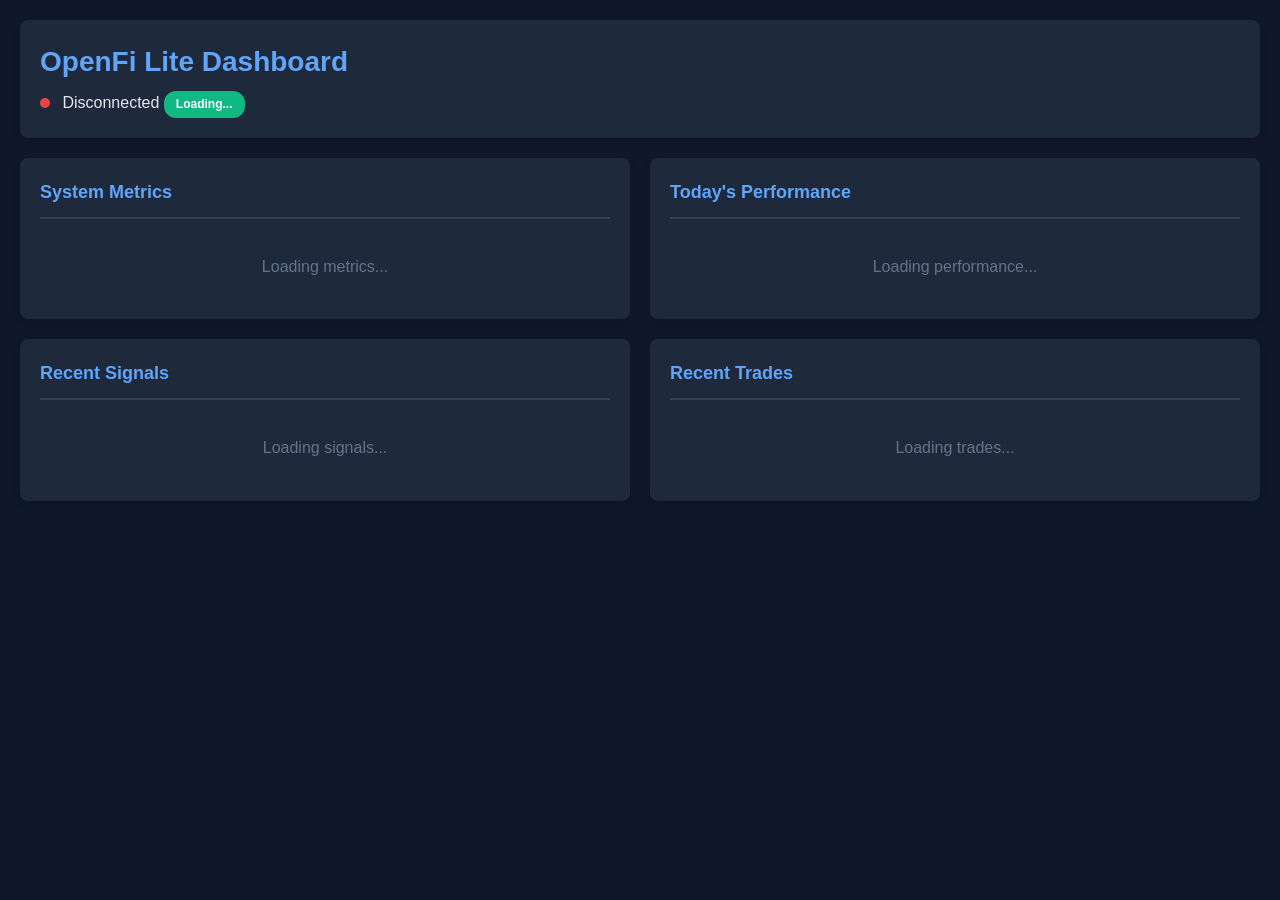
==== system_core/web_backend/static/dashboard.html @ bb5ce4db "Initial commit: OpenFi Trading Platform v1.0 完整的智能交易平台系统，包含： - 核心交易引擎和风险控制系统 - AI驱动的市场分析和信号生成 - 多维度因" ====
<!DOCTYPE html>
<html lang="en">
<head>
    <meta charset="UTF-8">
    <meta name="viewport" content="width=device-width, initial-scale=1.0">
    <title>OpenFi Lite Dashboard</title>
    <style>
        * {
            margin: 0;
            padding: 0;
            box-sizing: border-box;
        }
        
        body {
            font-family: -apple-system, BlinkMacSystemFont, 'Segoe UI', Roboto, Oxygen, Ubuntu, Cantarell, sans-serif;
            background: #0f172a;
            color: #e2e8f0;
            line-height: 1.6;
        }
        
        .container {
            max-width: 1400px;
            margin: 0 auto;
            padding: 20px;
        }
        
        header {
            background: #1e293b;
            padding: 20px;
            border-radius: 8px;
            margin-bottom: 20px;
            box-shadow: 0 4px 6px rgba(0, 0, 0, 0.1);
        }
        
        h1 {
            color: #60a5fa;
            font-size: 28px;
            margin-bottom: 5px;
        }
        
        .status {
            display: inline-block;
            padding: 4px 12px;
            border-radius: 12px;
            font-size: 12px;
            font-weight: 600;
        }
        
        .status.healthy {
            background: #10b981;
            color: white;
        }
        
        .status.degraded {
            background: #f59e0b;
            color: white;
        }
        
        .status.unhealthy {
            background: #ef4444;
            color: white;
        }
        
        .grid {
            display: grid;
            grid-template-columns: repeat(auto-fit, minmax(300px, 1fr));
            gap: 20px;
            margin-bottom: 20px;
        }
        
        .card {
            background: #1e293b;
            padding: 20px;
            border-radius: 8px;
            box-shadow: 0 4px 6px rgba(0, 0, 0, 0.1);
        }
        
        .card h2 {
            color: #60a5fa;
            font-size: 18px;
            margin-bottom: 15px;
            border-bottom: 2px solid #334155;
            padding-bottom: 10px;
        }
        
        .metric {
            display: flex;
            justify-content: space-between;
            padding: 10px 0;
            border-bottom: 1px solid #334155;
        }
        
        .metric:last-child {
            border-bottom: none;
        }
        
        .metric-label {
            color: #94a3b8;
        }
        
        .metric-value {
            font-weight: 600;
            color: #e2e8f0;
        }
        
        .signal-item, .trade-item {
            background: #334155;
            padding: 15px;
            border-radius: 6px;
            margin-bottom: 10px;
        }
        
        .signal-item h3, .trade-item h3 {
            color: #60a5fa;
            font-size: 14px;
            margin-bottom: 8px;
        }
        
        .signal-score {
            display: inline-block;
            padding: 2px 8px;
            border-radius: 4px;
            font-size: 12px;
            font-weight: 600;
            margin-right: 8px;
        }
        
        .score-high {
            background: #10b981;
            color: white;
        }
        
        .score-medium {
            background: #f59e0b;
            color: white;
        }
        
        .score-low {
            background: #6b7280;
            color: white;
        }
        
        .timestamp {
            color: #64748b;
            font-size: 12px;
        }
        
        .notification {
            position: fixed;
            top: 20px;
            right: 20px;
            background: #1e293b;
            padding: 15px 20px;
            border-radius: 8px;
            box-shadow: 0 4px 12px rgba(0, 0, 0, 0.3);
            border-left: 4px solid #60a5fa;
            max-width: 400px;
            animation: slideIn 0.3s ease-out;
            z-index: 1000;
        }
        
        @keyframes slideIn {
            from {
                transform: translateX(400px);
                opacity: 0;
            }
            to {
                transform: translateX(0);
                opacity: 1;
            }
        }
        
        .ws-status {
            display: inline-block;
            width: 10px;
            height: 10px;
            border-radius: 50%;
            margin-right: 8px;
        }
        
        .ws-connected {
            background: #10b981;
        }
        
        .ws-disconnected {
            background: #ef4444;
        }
        
        button {
            background: #3b82f6;
            color: white;
            border: none;
            padding: 8px 16px;
            border-radius: 6px;
            cursor: pointer;
            font-size: 14px;
            margin-right: 10px;
        }
        
        button:hover {
            background: #2563eb;
        }
        
        .loading {
            text-align: center;
            padding: 20px;
            color: #64748b;
        }
    </style>
</head>
<body>
    <div class="container">
        <header>
            <h1>OpenFi Lite Dashboard</h1>
            <p>
                <span class="ws-status" id="wsStatus"></span>
                <span id="wsStatusText">Connecting...</span>
                <span class="status healthy" id="systemStatus">Loading...</span>
            </p>
        </header>
        
        <div class="grid">
            <div class="card">
                <h2>System Metrics</h2>
                <div id="metrics">
                    <div class="loading">Loading metrics...</div>
                </div>
            </div>
            
            <div class="card">
                <h2>Today's Performance</h2>
                <div id="performance">
                    <div class="loading">Loading performance...</div>
                </div>
            </div>
        </div>
        
        <div class="grid">
            <div class="card">
                <h2>Recent Signals</h2>
                <div id="signals">
                    <div class="loading">Loading signals...</div>
                </div>
            </div>
            
            <div class="card">
                <h2>Recent Trades</h2>
                <div id="trades">
                    <div class="loading">Loading trades...</div>
                </div>
            </div>
        </div>
    </div>
    
    <div id="notifications"></div>
    
    <script>
        const API_BASE = window.location.origin;
        const WS_URL = `ws://${window.location.host}/ws/notifications`;
        
        let ws = null;
        let reconnectTimeout = null;
        
        // WebSocket connection
        function connectWebSocket() {
            ws = new WebSocket(WS_URL);
            
            ws.onopen = () => {
                console.log('WebSocket connected');
                updateWSStatus(true);
                
                // Send keepalive ping every 30 seconds
                setInterval(() => {
                    if (ws.readyState === WebSocket.OPEN) {
                        ws.send(JSON.stringify({ type: 'ping' }));
                    }
                }, 30000);
            };
            
            ws.onmessage = (event) => {
                const message = JSON.parse(event.data);
                handleWebSocketMessage(message);
            };
            
            ws.onerror = (error) => {
                console.error('WebSocket error:', error);
                updateWSStatus(false);
            };
            
            ws.onclose = () => {
                console.log('WebSocket disconnected');
                updateWSStatus(false);
                
                // Reconnect after 5 seconds
                reconnectTimeout = setTimeout(connectWebSocket, 5000);
            };
        }
        
        function updateWSStatus(connected) {
            const statusEl = document.getElementById('wsStatus');
            const textEl = document.getElementById('wsStatusText');
            
            if (connected) {
                statusEl.className = 'ws-status ws-connected';
                textEl.textContent = 'Real-time updates active';
            } else {
                statusEl.className = 'ws-status ws-disconnected';
                textEl.textContent = 'Disconnected';
            }
        }
        
        function handleWebSocketMessage(message) {
            console.log('WebSocket message:', message);
            
            switch (message.type) {
                case 'signal':
                    showNotification('New Signal', message.data.summary);
                    loadSignals();
                    loadMetrics();
                    break;
                case 'trade':
                    showNotification('Trade Executed', `${message.data.direction} ${message.data.symbol}`);
                    loadTrades();
                    loadMetrics();
                    break;
                case 'system_event':
                    showNotification('System Event', message.data.message);
                    break;
            }
        }
        
        function showNotification(title, message) {
            const container = document.getElementById('notifications');
            const notification = document.createElement('div');
            notification.className = 'notification';
            notification.innerHTML = `<strong>${title}</strong><br>${message}`;
            
            container.appendChild(notification);
            
            setTimeout(() => {
                notification.remove();
            }, 5000);
        }
        
        // API calls
        async function loadMetrics() {
            try {
                const response = await fetch(`${API_BASE}/api/dashboard/metrics`);
                const data = await response.json();
                
                document.getElementById('metrics').innerHTML = `
                    <div class="metric">
                        <span class="metric-label">Active Data Sources</span>
                        <span class="metric-value">${data.active_data_sources}</span>
                    </div>
                    <div class="metric">
                        <span class="metric-label">Fetch Success Rate</span>
                        <span class="metric-value">${data.fetch_success_rate}%</span>
                    </div>
                    <div class="metric">
                        <span class="metric-label">Active Positions</span>
                        <span class="metric-value">${data.active_positions}</span>
                    </div>
                    <div class="metric">
                        <span class="metric-label">Account Balance</span>
                        <span class="metric-value">$${data.account_balance.toLocaleString()}</span>
                    </div>
                `;
                
                document.getElementById('performance').innerHTML = `
                    <div class="metric">
                        <span class="metric-label">Signals Today</span>
                        <span class="metric-value">${data.signals_today}</span>
                    </div>
                    <div class="metric">
                        <span class="metric-label">High-Value Signals</span>
                        <span class="metric-value">${data.high_value_signals_today}</span>
                    </div>
                    <div class="metric">
                        <span class="metric-label">Trades Today</span>
                        <span class="metric-value">${data.trades_today}</span>
                    </div>
                    <div class="metric">
                        <span class="metric-label">Win Rate</span>
                        <span class="metric-value">${data.win_rate_today}%</span>
                    </div>
                `;
            } catch (error) {
                console.error('Failed to load metrics:', error);
            }
        }
        
        async function loadSignals() {
            try {
                const response = await fetch(`${API_BASE}/api/dashboard/recent-signals?limit=5`);
                const signals = await response.json();
                
                if (signals.length === 0) {
                    document.getElementById('signals').innerHTML = '<p class="loading">No recent signals</p>';
                    return;
                }
                
                const html = signals.map(signal => {
                    const scoreClass = signal.relevance_score >= 80 ? 'score-high' : 
                                      signal.relevance_score >= 60 ? 'score-medium' : 'score-low';
                    
                    return `
                        <div class="signal-item">
                            <h3>
                                <span class="signal-score ${scoreClass}">${signal.relevance_score}</span>
                                ${signal.source}
                            </h3>
                            <p>${signal.summary}</p>
                            <p class="timestamp">${new Date(signal.created_at).toLocaleString()}</p>
                        </div>
                    `;
                }).join('');
                
                document.getElementById('signals').innerHTML = html;
            } catch (error) {
                console.error('Failed to load signals:', error);
            }
        }
        
        async function loadTrades() {
            try {
                const response = await fetch(`${API_BASE}/api/trades?limit=5`);
                const trades = await response.json();
                
                if (trades.length === 0) {
                    document.getElementById('trades').innerHTML = '<p class="loading">No recent trades</p>';
                    return;
                }
                
                const html = trades.map(trade => {
                    const profitClass = trade.profit > 0 ? 'score-high' : 
                                       trade.profit < 0 ? 'score-low' : 'score-medium';
                    
                    return `
                        <div class="trade-item">
                            <h3>
                                ${trade.direction.toUpperCase()} ${trade.symbol}
                                ${trade.profit !== null ? `<span class="signal-score ${profitClass}">$${trade.profit.toFixed(2)}</span>` : ''}
                            </h3>
                            <p>Volume: ${trade.volume} | Entry: ${trade.entry_price} | Status: ${trade.status}</p>
                            <p class="timestamp">${new Date(trade.created_at).toLocaleString()}</p>
                        </div>
                    `;
                }).join('');
                
                document.getElementById('trades').innerHTML = html;
            } catch (error) {
                console.error('Failed to load trades:', error);
            }
        }
        
        async function loadSystemStatus() {
            try {
                const response = await fetch(`${API_BASE}/api/dashboard/system-status`);
                const data = await response.json();
                
                const statusEl = document.getElementById('systemStatus');
                statusEl.textContent = data.status.toUpperCase();
                statusEl.className = `status ${data.status}`;
            } catch (error) {
                console.error('Failed to load system status:', error);
            }
        }
        
        // Initialize
        connectWebSocket();
        loadMetrics();
        loadSignals();
        loadTrades();
        loadSystemStatus();
        
        // Auto-refresh every 10 seconds
        setInterval(() => {
            loadMetrics();
            loadSignals();
            loadTrades();
            loadSystemStatus();
        }, 10000);
    </script>
</body>
</html>
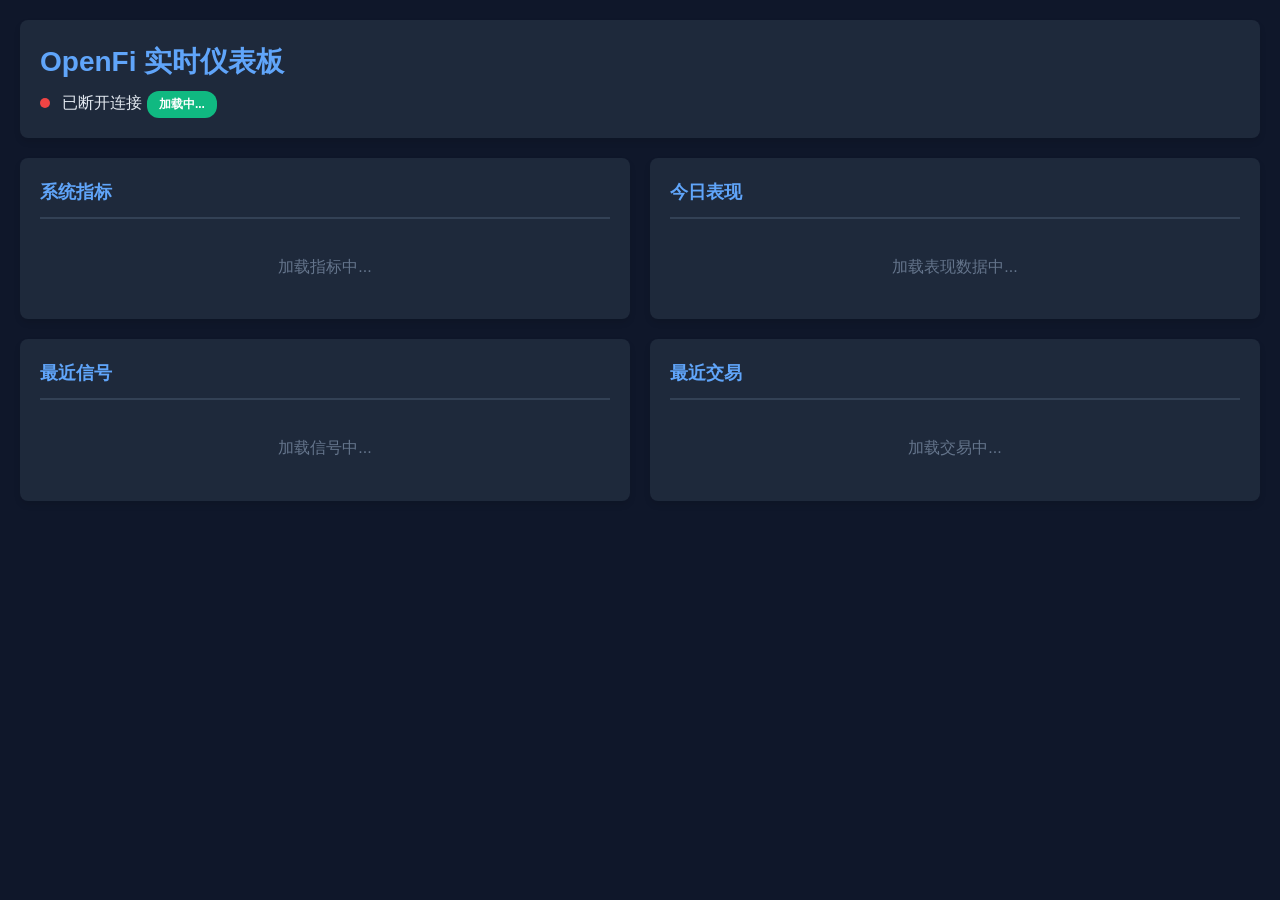
==== commit 7d81ac3e: "修复dashboard API路径并添加中文界面" ====
--- a/system_core/web_backend/static/dashboard.html
+++ b/system_core/web_backend/static/dashboard.html
@@ -1,9 +1,9 @@
 <!DOCTYPE html>
-<html lang="en">
+<html lang="zh-CN">
 <head>
     <meta charset="UTF-8">
     <meta name="viewport" content="width=device-width, initial-scale=1.0">
-    <title>OpenFi Lite Dashboard</title>
+    <title>OpenFi 仪表板</title>
     <style>
         * {
             margin: 0;
@@ -211,42 +211,42 @@
 <body>
     <div class="container">
         <header>
-            <h1>OpenFi Lite Dashboard</h1>
+            <h1>OpenFi 实时仪表板</h1>
             <p>
                 <span class="ws-status" id="wsStatus"></span>
-                <span id="wsStatusText">Connecting...</span>
-                <span class="status healthy" id="systemStatus">Loading...</span>
+                <span id="wsStatusText">连接中...</span>
+                <span class="status healthy" id="systemStatus">加载中...</span>
             </p>
         </header>
         
         <div class="grid">
             <div class="card">
-                <h2>System Metrics</h2>
+                <h2>系统指标</h2>
                 <div id="metrics">
-                    <div class="loading">Loading metrics...</div>
+                    <div class="loading">加载指标中...</div>
                 </div>
             </div>
             
             <div class="card">
-                <h2>Today's Performance</h2>
+                <h2>今日表现</h2>
                 <div id="performance">
-                    <div class="loading">Loading performance...</div>
+                    <div class="loading">加载表现数据中...</div>
                 </div>
             </div>
         </div>
         
         <div class="grid">
             <div class="card">
-                <h2>Recent Signals</h2>
+                <h2>最近信号</h2>
                 <div id="signals">
-                    <div class="loading">Loading signals...</div>
+                    <div class="loading">加载信号中...</div>
                 </div>
             </div>
             
             <div class="card">
-                <h2>Recent Trades</h2>
+                <h2>最近交易</h2>
                 <div id="trades">
-                    <div class="loading">Loading trades...</div>
+                    <div class="loading">加载交易中...</div>
                 </div>
             </div>
         </div>
@@ -302,10 +302,10 @@
             
             if (connected) {
                 statusEl.className = 'ws-status ws-connected';
-                textEl.textContent = 'Real-time updates active';
+                textEl.textContent = '实时更新已激活';
             } else {
                 statusEl.className = 'ws-status ws-disconnected';
-                textEl.textContent = 'Disconnected';
+                textEl.textContent = '已断开连接';
             }
         }
         
@@ -314,17 +314,17 @@
             
             switch (message.type) {
                 case 'signal':
-                    showNotification('New Signal', message.data.summary);
+                    showNotification('新信号', message.data.summary);
                     loadSignals();
                     loadMetrics();
                     break;
                 case 'trade':
-                    showNotification('Trade Executed', `${message.data.direction} ${message.data.symbol}`);
+                    showNotification('交易执行', `${message.data.direction} ${message.data.symbol}`);
                     loadTrades();
                     loadMetrics();
                     break;
                 case 'system_event':
-                    showNotification('System Event', message.data.message);
+                    showNotification('系统事件', message.data.message);
                     break;
             }
         }
@@ -345,43 +345,43 @@
         // API calls
         async function loadMetrics() {
             try {
-                const response = await fetch(`${API_BASE}/api/dashboard/metrics`);
+                const response = await fetch(`${API_BASE}/api/v1/dashboard/metrics`);
                 const data = await response.json();
                 
                 document.getElementById('metrics').innerHTML = `
                     <div class="metric">
-                        <span class="metric-label">Active Data Sources</span>
+                        <span class="metric-label">活跃数据源</span>
                         <span class="metric-value">${data.active_data_sources}</span>
                     </div>
                     <div class="metric">
-                        <span class="metric-label">Fetch Success Rate</span>
+                        <span class="metric-label">获取成功率</span>
                         <span class="metric-value">${data.fetch_success_rate}%</span>
                     </div>
                     <div class="metric">
-                        <span class="metric-label">Active Positions</span>
+                        <span class="metric-label">活跃持仓</span>
                         <span class="metric-value">${data.active_positions}</span>
                     </div>
                     <div class="metric">
-                        <span class="metric-label">Account Balance</span>
+                        <span class="metric-label">账户余额</span>
                         <span class="metric-value">$${data.account_balance.toLocaleString()}</span>
                     </div>
                 `;
                 
                 document.getElementById('performance').innerHTML = `
                     <div class="metric">
-                        <span class="metric-label">Signals Today</span>
+                        <span class="metric-label">今日信号</span>
                         <span class="metric-value">${data.signals_today}</span>
                     </div>
                     <div class="metric">
-                        <span class="metric-label">High-Value Signals</span>
+                        <span class="metric-label">高价值信号</span>
                         <span class="metric-value">${data.high_value_signals_today}</span>
                     </div>
                     <div class="metric">
-                        <span class="metric-label">Trades Today</span>
+                        <span class="metric-label">今日交易</span>
                         <span class="metric-value">${data.trades_today}</span>
                     </div>
                     <div class="metric">
-                        <span class="metric-label">Win Rate</span>
+                        <span class="metric-label">胜率</span>
                         <span class="metric-value">${data.win_rate_today}%</span>
                     </div>
                 `;
@@ -392,11 +392,11 @@
         
         async function loadSignals() {
             try {
-                const response = await fetch(`${API_BASE}/api/dashboard/recent-signals?limit=5`);
+                const response = await fetch(`${API_BASE}/api/v1/dashboard/recent-signals?limit=5`);
                 const signals = await response.json();
                 
                 if (signals.length === 0) {
-                    document.getElementById('signals').innerHTML = '<p class="loading">No recent signals</p>';
+                    document.getElementById('signals').innerHTML = '<p class="loading">暂无最近信号</p>';
                     return;
                 }
                 
@@ -424,11 +424,11 @@
         
         async function loadTrades() {
             try {
-                const response = await fetch(`${API_BASE}/api/trades?limit=5`);
+                const response = await fetch(`${API_BASE}/api/v1/trades?limit=5`);
                 const trades = await response.json();
                 
                 if (trades.length === 0) {
-                    document.getElementById('trades').innerHTML = '<p class="loading">No recent trades</p>';
+                    document.getElementById('trades').innerHTML = '<p class="loading">暂无最近交易</p>';
                     return;
                 }
                 
@@ -456,7 +456,7 @@
         
         async function loadSystemStatus() {
             try {
-                const response = await fetch(`${API_BASE}/api/dashboard/system-status`);
+                const response = await fetch(`${API_BASE}/api/v1/dashboard/system-status`);
                 const data = await response.json();
                 
                 const statusEl = document.getElementById('systemStatus');
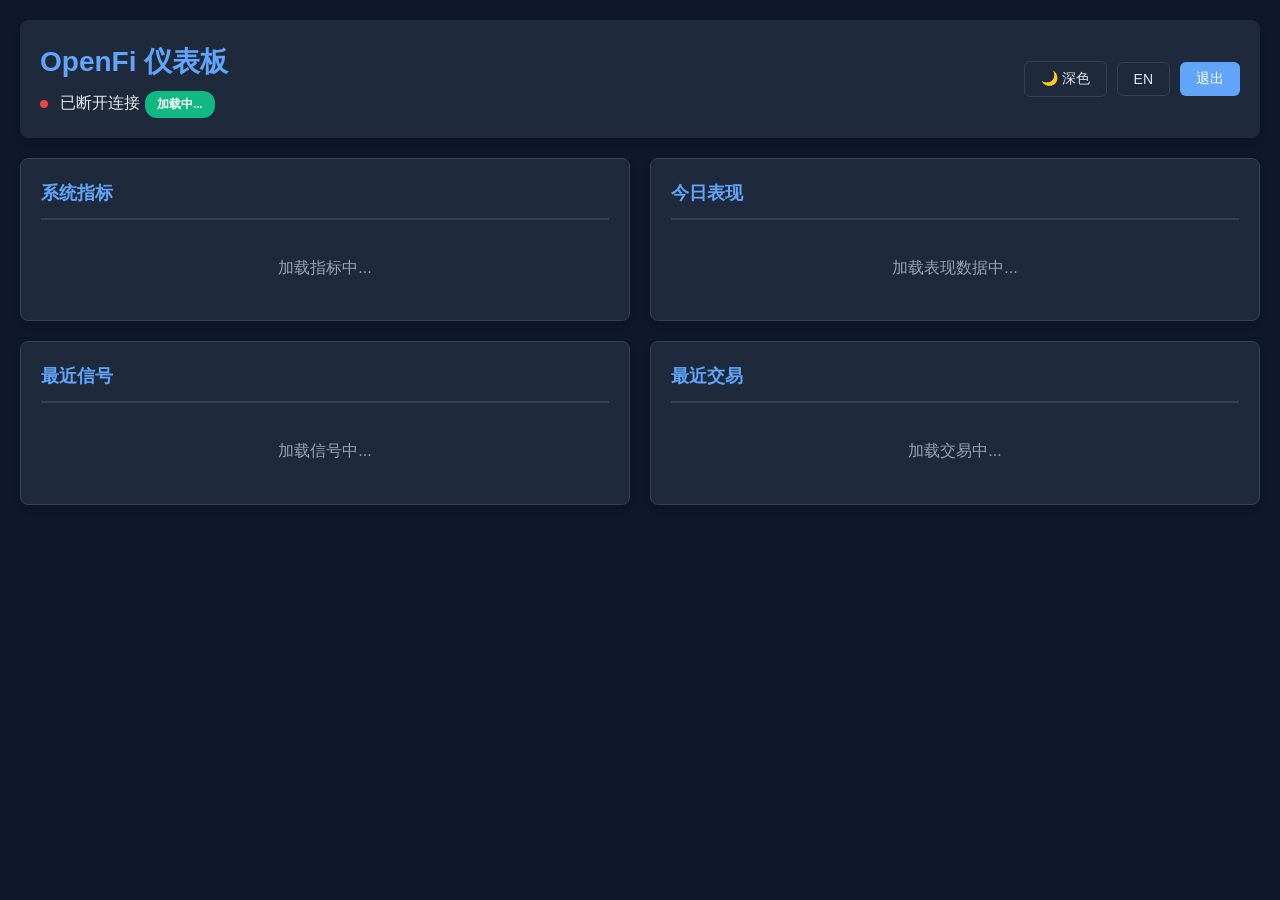
==== commit 7f15c020: "完整重构dashboard：添加中英文切换、深浅色主题切换、修改标题为OpenFi" ====
--- a/system_core/web_backend/static/dashboard.html
+++ b/system_core/web_backend/static/dashboard.html
@@ -5,6 +5,29 @@
     <meta name="viewport" content="width=device-width, initial-scale=1.0">
     <title>OpenFi 仪表板</title>
     <style>
+        :root {
+            --bg-primary: #0f172a;
+            --bg-secondary: #1e293b;
+            --bg-card: #1e293b;
+            --text-primary: #e2e8f0;
+            --text-secondary: #94a3b8;
+            --border-color: #334155;
+            --accent-color: #60a5fa;
+            --success-color: #10b981;
+            --warning-color: #f59e0b;
+            --error-color: #ef4444;
+        }
+        
+        [data-theme="light"] {
+            --bg-primary: #f8fafc;
+            --bg-secondary: #ffffff;
+            --bg-card: #ffffff;
+            --text-primary: #1e293b;
+            --text-secondary: #64748b;
+            --border-color: #e2e8f0;
+            --accent-color: #3b82f6;
+        }
+        
         * {
             margin: 0;
             padding: 0;
@@ -13,9 +36,10 @@
         
         body {
             font-family: -apple-system, BlinkMacSystemFont, 'Segoe UI', Roboto, Oxygen, Ubuntu, Cantarell, sans-serif;
-            background: #0f172a;
-            color: #e2e8f0;
+            background: var(--bg-primary);
+            color: var(--text-primary);
             line-height: 1.6;
+            transition: background 0.3s, color 0.3s;
         }
         
         .container {
@@ -25,17 +49,47 @@
         }
         
         header {
-            background: #1e293b;
+            background: var(--bg-secondary);
             padding: 20px;
             border-radius: 8px;
             margin-bottom: 20px;
             box-shadow: 0 4px 6px rgba(0, 0, 0, 0.1);
-        }
-        
-        h1 {
-            color: #60a5fa;
+            display: flex;
+            justify-content: space-between;
+            align-items: center;
+        }
+        
+        .header-left h1 {
+            color: var(--accent-color);
             font-size: 28px;
             margin-bottom: 5px;
+        }
+        
+        .header-right {
+            display: flex;
+            gap: 10px;
+            align-items: center;
+        }
+        
+        .btn {
+            padding: 8px 16px;
+            border: none;
+            border-radius: 6px;
+            cursor: pointer;
+            font-size: 14px;
+            transition: all 0.3s;
+            background: var(--accent-color);
+            color: white;
+        }
+        
+        .btn:hover {
+            opacity: 0.8;
+        }
+        
+        .btn-secondary {
+            background: var(--bg-card);
+            color: var(--text-primary);
+            border: 1px solid var(--border-color);
         }
         
         .status {
@@ -47,17 +101,7 @@
         }
         
         .status.healthy {
-            background: #10b981;
-            color: white;
-        }
-        
-        .status.degraded {
-            background: #f59e0b;
-            color: white;
-        }
-        
-        .status.unhealthy {
-            background: #ef4444;
+            background: var(--success-color);
             color: white;
         }
         
@@ -69,17 +113,18 @@
         }
         
         .card {
-            background: #1e293b;
+            background: var(--bg-card);
             padding: 20px;
             border-radius: 8px;
             box-shadow: 0 4px 6px rgba(0, 0, 0, 0.1);
+            border: 1px solid var(--border-color);
         }
         
         .card h2 {
-            color: #60a5fa;
+            color: var(--accent-color);
             font-size: 18px;
             margin-bottom: 15px;
-            border-bottom: 2px solid #334155;
+            border-bottom: 2px solid var(--border-color);
             padding-bottom: 10px;
         }
         
@@ -87,7 +132,7 @@
             display: flex;
             justify-content: space-between;
             padding: 10px 0;
-            border-bottom: 1px solid #334155;
+            border-bottom: 1px solid var(--border-color);
         }
         
         .metric:last-child {
@@ -95,158 +140,121 @@
         }
         
         .metric-label {
-            color: #94a3b8;
+            color: var(--text-secondary);
         }
         
         .metric-value {
             font-weight: 600;
-            color: #e2e8f0;
-        }
-        
-        .signal-item, .trade-item {
-            background: #334155;
-            padding: 15px;
-            border-radius: 6px;
-            margin-bottom: 10px;
-        }
-        
-        .signal-item h3, .trade-item h3 {
-            color: #60a5fa;
-            font-size: 14px;
-            margin-bottom: 8px;
-        }
-        
-        .signal-score {
+            color: var(--text-primary);
+        }
+        
+        .ws-status {
             display: inline-block;
-            padding: 2px 8px;
-            border-radius: 4px;
-            font-size: 12px;
-            font-weight: 600;
+            width: 8px;
+            height: 8px;
+            border-radius: 50%;
             margin-right: 8px;
         }
         
-        .score-high {
-            background: #10b981;
-            color: white;
-        }
-        
-        .score-medium {
-            background: #f59e0b;
-            color: white;
-        }
-        
-        .score-low {
-            background: #6b7280;
-            color: white;
-        }
-        
-        .timestamp {
-            color: #64748b;
-            font-size: 12px;
-        }
-        
-        .notification {
+        .ws-connected {
+            background: var(--success-color);
+            animation: pulse 2s infinite;
+        }
+        
+        .ws-disconnected {
+            background: var(--error-color);
+        }
+        
+        @keyframes pulse {
+            0%, 100% { opacity: 1; }
+            50% { opacity: 0.5; }
+        }
+        
+        .loading {
+            text-align: center;
+            padding: 20px;
+            color: var(--text-secondary);
+        }
+        
+        #notifications {
             position: fixed;
             top: 20px;
             right: 20px;
-            background: #1e293b;
-            padding: 15px 20px;
+            z-index: 1000;
+        }
+        
+        .notification {
+            background: var(--bg-card);
+            border: 1px solid var(--border-color);
+            padding: 15px;
             border-radius: 8px;
-            box-shadow: 0 4px 12px rgba(0, 0, 0, 0.3);
-            border-left: 4px solid #60a5fa;
-            max-width: 400px;
-            animation: slideIn 0.3s ease-out;
-            z-index: 1000;
+            margin-bottom: 10px;
+            box-shadow: 0 4px 6px rgba(0, 0, 0, 0.1);
+            animation: slideIn 0.3s;
         }
         
         @keyframes slideIn {
             from {
-                transform: translateX(400px);
+                transform: translateX(100%);
                 opacity: 0;
             }
             to {
                 transform: translateX(0);
                 opacity: 1;
             }
-        }
-        
-        .ws-status {
-            display: inline-block;
-            width: 10px;
-            height: 10px;
-            border-radius: 50%;
-            margin-right: 8px;
-        }
-        
-        .ws-connected {
-            background: #10b981;
-        }
-        
-        .ws-disconnected {
-            background: #ef4444;
-        }
-        
-        button {
-            background: #3b82f6;
-            color: white;
-            border: none;
-            padding: 8px 16px;
-            border-radius: 6px;
-            cursor: pointer;
-            font-size: 14px;
-            margin-right: 10px;
-        }
-        
-        button:hover {
-            background: #2563eb;
-        }
-        
-        .loading {
-            text-align: center;
-            padding: 20px;
-            color: #64748b;
         }
     </style>
 </head>
 <body>
     <div class="container">
         <header>
-            <h1>OpenFi 实时仪表板</h1>
-            <p>
-                <span class="ws-status" id="wsStatus"></span>
-                <span id="wsStatusText">连接中...</span>
-                <span class="status healthy" id="systemStatus">加载中...</span>
-            </p>
+            <div class="header-left">
+                <h1>OpenFi <span data-i18n="dashboard">仪表板</span></h1>
+                <p>
+                    <span class="ws-status" id="wsStatus"></span>
+                    <span id="wsStatusText" data-i18n="connecting">连接中...</span>
+                    <span class="status healthy" id="systemStatus" data-i18n="loading">加载中...</span>
+                </p>
+            </div>
+            <div class="header-right">
+                <button class="btn-secondary btn" onclick="toggleTheme()" id="themeBtn">
+                    <span data-i18n="darkMode">🌙 深色</span>
+                </button>
+                <button class="btn-secondary btn" onclick="toggleLanguage()" id="langBtn">
+                    <span id="langText">EN</span>
+                </button>
+                <button class="btn" onclick="logout()" data-i18n="logout">退出</button>
+            </div>
         </header>
         
         <div class="grid">
             <div class="card">
-                <h2>系统指标</h2>
+                <h2 data-i18n="systemMetrics">系统指标</h2>
                 <div id="metrics">
-                    <div class="loading">加载指标中...</div>
+                    <div class="loading" data-i18n="loadingMetrics">加载指标中...</div>
                 </div>
             </div>
             
             <div class="card">
-                <h2>今日表现</h2>
+                <h2 data-i18n="todayPerformance">今日表现</h2>
                 <div id="performance">
-                    <div class="loading">加载表现数据中...</div>
+                    <div class="loading" data-i18n="loadingPerformance">加载表现数据中...</div>
                 </div>
             </div>
         </div>
         
         <div class="grid">
             <div class="card">
-                <h2>最近信号</h2>
+                <h2 data-i18n="recentSignals">最近信号</h2>
                 <div id="signals">
-                    <div class="loading">加载信号中...</div>
+                    <div class="loading" data-i18n="loadingSignals">加载信号中...</div>
                 </div>
             </div>
             
             <div class="card">
-                <h2>最近交易</h2>
+                <h2 data-i18n="recentTrades">最近交易</h2>
                 <div id="trades">
-                    <div class="loading">加载交易中...</div>
+                    <div class="loading" data-i18n="loadingTrades">加载交易中...</div>
                 </div>
             </div>
         </div>
@@ -255,45 +263,179 @@
     <div id="notifications"></div>
     
     <script>
+        // 国际化文本
+        const i18n = {
+            zh: {
+                dashboard: '仪表板',
+                connecting: '连接中...',
+                loading: '加载中...',
+                darkMode: '🌙 深色',
+                lightMode: '☀️ 浅色',
+                logout: '退出',
+                systemMetrics: '系统指标',
+                todayPerformance: '今日表现',
+                recentSignals: '最近信号',
+                recentTrades: '最近交易',
+                loadingMetrics: '加载指标中...',
+                loadingPerformance: '加载表现数据中...',
+                loadingSignals: '加载信号中...',
+                loadingTrades: '加载交易中...',
+                activeDataSources: '活跃数据源',
+                fetchSuccessRate: '获取成功率',
+                activePositions: '活跃持仓',
+                accountBalance: '账户余额',
+                signalsToday: '今日信号',
+                highValueSignals: '高价值信号',
+                tradesToday: '今日交易',
+                winRate: '胜率',
+                noRecentSignals: '暂无最近信号',
+                noRecentTrades: '暂无最近交易',
+                connected: '实时更新已激活',
+                disconnected: '已断开连接',
+                newSignal: '新信号',
+                tradeExecuted: '交易执行',
+                systemEvent: '系统事件'
+            },
+            en: {
+                dashboard: 'Dashboard',
+                connecting: 'Connecting...',
+                loading: 'Loading...',
+                darkMode: '🌙 Dark',
+                lightMode: '☀️ Light',
+                logout: 'Logout',
+                systemMetrics: 'System Metrics',
+                todayPerformance: "Today's Performance",
+                recentSignals: 'Recent Signals',
+                recentTrades: 'Recent Trades',
+                loadingMetrics: 'Loading metrics...',
+                loadingPerformance: 'Loading performance...',
+                loadingSignals: 'Loading signals...',
+                loadingTrades: 'Loading trades...',
+                activeDataSources: 'Active Data Sources',
+                fetchSuccessRate: 'Fetch Success Rate',
+                activePositions: 'Active Positions',
+                accountBalance: 'Account Balance',
+                signalsToday: 'Signals Today',
+                highValueSignals: 'High-Value Signals',
+                tradesToday: 'Trades Today',
+                winRate: 'Win Rate',
+                noRecentSignals: 'No recent signals',
+                noRecentTrades: 'No recent trades',
+                connected: 'Real-time updates active',
+                disconnected: 'Disconnected',
+                newSignal: 'New Signal',
+                tradeExecuted: 'Trade Executed',
+                systemEvent: 'System Event'
+            }
+        };
+        
+        // 当前语言和主题
+        let currentLang = localStorage.getItem('language') || 'zh';
+        let currentTheme = localStorage.getItem('theme') || 'dark';
+        
+        // 初始化
+        document.addEventListener('DOMContentLoaded', () => {
+            applyTheme(currentTheme);
+            applyLanguage(currentLang);
+            connectWebSocket();
+            loadMetrics();
+            loadSignals();
+            loadTrades();
+            loadSystemStatus();
+            
+            // 定期刷新数据
+            setInterval(loadMetrics, 30000);
+            setInterval(loadSignals, 60000);
+            setInterval(loadTrades, 60000);
+        });
+        
+        // 切换主题
+        function toggleTheme() {
+            currentTheme = currentTheme === 'dark' ? 'light' : 'dark';
+            localStorage.setItem('theme', currentTheme);
+            applyTheme(currentTheme);
+        }
+        
+        function applyTheme(theme) {
+            if (theme === 'light') {
+                document.documentElement.setAttribute('data-theme', 'light');
+                document.getElementById('themeBtn').innerHTML = '<span data-i18n="lightMode">' + i18n[currentLang].lightMode + '</span>';
+            } else {
+                document.documentElement.removeAttribute('data-theme');
+                document.getElementById('themeBtn').innerHTML = '<span data-i18n="darkMode">' + i18n[currentLang].darkMode + '</span>';
+            }
+        }
+        
+        // 切换语言
+        function toggleLanguage() {
+            currentLang = currentLang === 'zh' ? 'en' : 'zh';
+            localStorage.setItem('language', currentLang);
+            applyLanguage(currentLang);
+            // 重新加载数据以更新语言
+            loadMetrics();
+            loadSignals();
+            loadTrades();
+        }
+        
+        function applyLanguage(lang) {
+            document.getElementById('langText').textContent = lang === 'zh' ? 'EN' : '中文';
+            document.querySelectorAll('[data-i18n]').forEach(el => {
+                const key = el.getAttribute('data-i18n');
+                if (i18n[lang][key]) {
+                    el.textContent = i18n[lang][key];
+                }
+            });
+        }
+        
+        function t(key) {
+            return i18n[currentLang][key] || key;
+        }
+        
+        // 退出登录
+        function logout() {
+            localStorage.removeItem('token');
+            localStorage.removeItem('username');
+            localStorage.removeItem('role');
+            window.location.href = '/';
+        }
+        
         const API_BASE = window.location.origin;
         const WS_URL = `ws://${window.location.host}/ws/notifications`;
-        
         let ws = null;
         let reconnectTimeout = null;
         
-        // WebSocket connection
         function connectWebSocket() {
-            ws = new WebSocket(WS_URL);
-            
-            ws.onopen = () => {
-                console.log('WebSocket connected');
-                updateWSStatus(true);
-                
-                // Send keepalive ping every 30 seconds
-                setInterval(() => {
-                    if (ws.readyState === WebSocket.OPEN) {
-                        ws.send(JSON.stringify({ type: 'ping' }));
+            try {
+                ws = new WebSocket(WS_URL);
+                
+                ws.onopen = () => {
+                    console.log('WebSocket connected');
+                    updateWSStatus(true);
+                    if (reconnectTimeout) {
+                        clearTimeout(reconnectTimeout);
+                        reconnectTimeout = null;
                     }
-                }, 30000);
-            };
-            
-            ws.onmessage = (event) => {
-                const message = JSON.parse(event.data);
-                handleWebSocketMessage(message);
-            };
-            
-            ws.onerror = (error) => {
-                console.error('WebSocket error:', error);
+                };
+                
+                ws.onmessage = (event) => {
+                    const message = JSON.parse(event.data);
+                    handleWebSocketMessage(message);
+                };
+                
+                ws.onerror = (error) => {
+                    console.error('WebSocket error:', error);
+                    updateWSStatus(false);
+                };
+                
+                ws.onclose = () => {
+                    console.log('WebSocket disconnected');
+                    updateWSStatus(false);
+                    reconnectTimeout = setTimeout(connectWebSocket, 5000);
+                };
+            } catch (error) {
+                console.error('WebSocket connection failed:', error);
                 updateWSStatus(false);
-            };
-            
-            ws.onclose = () => {
-                console.log('WebSocket disconnected');
-                updateWSStatus(false);
-                
-                // Reconnect after 5 seconds
-                reconnectTimeout = setTimeout(connectWebSocket, 5000);
-            };
+            }
         }
         
         function updateWSStatus(connected) {
@@ -302,10 +444,10 @@
             
             if (connected) {
                 statusEl.className = 'ws-status ws-connected';
-                textEl.textContent = '实时更新已激活';
+                textEl.textContent = t('connected');
             } else {
                 statusEl.className = 'ws-status ws-disconnected';
-                textEl.textContent = '已断开连接';
+                textEl.textContent = t('disconnected');
             }
         }
         
@@ -314,17 +456,17 @@
             
             switch (message.type) {
                 case 'signal':
-                    showNotification('新信号', message.data.summary);
+                    showNotification(t('newSignal'), message.data.summary);
                     loadSignals();
                     loadMetrics();
                     break;
                 case 'trade':
-                    showNotification('交易执行', `${message.data.direction} ${message.data.symbol}`);
+                    showNotification(t('tradeExecuted'), `${message.data.direction} ${message.data.symbol}`);
                     loadTrades();
                     loadMetrics();
                     break;
                 case 'system_event':
-                    showNotification('系统事件', message.data.message);
+                    showNotification(t('systemEvent'), message.data.message);
                     break;
             }
         }
@@ -342,46 +484,49 @@
             }, 5000);
         }
         
-        // API calls
         async function loadMetrics() {
             try {
-                const response = await fetch(`${API_BASE}/api/v1/dashboard/metrics`);
+                const response = await fetch(`${API_BASE}/api/v1/dashboard/metrics`, {
+                    headers: {
+                        'Authorization': `Bearer ${localStorage.getItem('token')}`
+                    }
+                });
                 const data = await response.json();
                 
                 document.getElementById('metrics').innerHTML = `
                     <div class="metric">
-                        <span class="metric-label">活跃数据源</span>
+                        <span class="metric-label">${t('activeDataSources')}</span>
                         <span class="metric-value">${data.active_data_sources}</span>
                     </div>
                     <div class="metric">
-                        <span class="metric-label">获取成功率</span>
+                        <span class="metric-label">${t('fetchSuccessRate')}</span>
                         <span class="metric-value">${data.fetch_success_rate}%</span>
                     </div>
                     <div class="metric">
-                        <span class="metric-label">活跃持仓</span>
+                        <span class="metric-label">${t('activePositions')}</span>
                         <span class="metric-value">${data.active_positions}</span>
                     </div>
                     <div class="metric">
-                        <span class="metric-label">账户余额</span>
-                        <span class="metric-value">$${data.account_balance.toLocaleString()}</span>
+                        <span class="metric-label">${t('accountBalance')}</span>
+                        <span class="metric-value">${data.account_balance.toLocaleString()}</span>
                     </div>
                 `;
                 
                 document.getElementById('performance').innerHTML = `
                     <div class="metric">
-                        <span class="metric-label">今日信号</span>
+                        <span class="metric-label">${t('signalsToday')}</span>
                         <span class="metric-value">${data.signals_today}</span>
                     </div>
                     <div class="metric">
-                        <span class="metric-label">高价值信号</span>
+                        <span class="metric-label">${t('highValueSignals')}</span>
                         <span class="metric-value">${data.high_value_signals_today}</span>
                     </div>
                     <div class="metric">
-                        <span class="metric-label">今日交易</span>
+                        <span class="metric-label">${t('tradesToday')}</span>
                         <span class="metric-value">${data.trades_today}</span>
                     </div>
                     <div class="metric">
-                        <span class="metric-label">胜率</span>
+                        <span class="metric-label">${t('winRate')}</span>
                         <span class="metric-value">${data.win_rate_today}%</span>
                     </div>
                 `;
@@ -392,29 +537,27 @@
         
         async function loadSignals() {
             try {
-                const response = await fetch(`${API_BASE}/api/v1/dashboard/recent-signals?limit=5`);
+                const response = await fetch(`${API_BASE}/api/v1/dashboard/recent-signals?limit=5`, {
+                    headers: {
+                        'Authorization': `Bearer ${localStorage.getItem('token')}`
+                    }
+                });
                 const signals = await response.json();
                 
                 if (signals.length === 0) {
-                    document.getElementById('signals').innerHTML = '<p class="loading">暂无最近信号</p>';
+                    document.getElementById('signals').innerHTML = `<p class="loading">${t('noRecentSignals')}</p>`;
                     return;
                 }
                 
-                const html = signals.map(signal => {
-                    const scoreClass = signal.relevance_score >= 80 ? 'score-high' : 
-                                      signal.relevance_score >= 60 ? 'score-medium' : 'score-low';
-                    
-                    return `
-                        <div class="signal-item">
-                            <h3>
-                                <span class="signal-score ${scoreClass}">${signal.relevance_score}</span>
-                                ${signal.source}
-                            </h3>
-                            <p>${signal.summary}</p>
-                            <p class="timestamp">${new Date(signal.created_at).toLocaleString()}</p>
+                let html = '';
+                signals.forEach(signal => {
+                    html += `
+                        <div class="metric">
+                            <span class="metric-label">${signal.source}</span>
+                            <span class="metric-value">${signal.relevance_score}</span>
                         </div>
                     `;
-                }).join('');
+                });
                 
                 document.getElementById('signals').innerHTML = html;
             } catch (error) {
@@ -424,29 +567,27 @@
         
         async function loadTrades() {
             try {
-                const response = await fetch(`${API_BASE}/api/v1/trades?limit=5`);
+                const response = await fetch(`${API_BASE}/api/v1/trades?limit=5`, {
+                    headers: {
+                        'Authorization': `Bearer ${localStorage.getItem('token')}`
+                    }
+                });
                 const trades = await response.json();
                 
                 if (trades.length === 0) {
-                    document.getElementById('trades').innerHTML = '<p class="loading">暂无最近交易</p>';
+                    document.getElementById('trades').innerHTML = `<p class="loading">${t('noRecentTrades')}</p>`;
                     return;
                 }
                 
-                const html = trades.map(trade => {
-                    const profitClass = trade.profit > 0 ? 'score-high' : 
-                                       trade.profit < 0 ? 'score-low' : 'score-medium';
-                    
-                    return `
-                        <div class="trade-item">
-                            <h3>
-                                ${trade.direction.toUpperCase()} ${trade.symbol}
-                                ${trade.profit !== null ? `<span class="signal-score ${profitClass}">$${trade.profit.toFixed(2)}</span>` : ''}
-                            </h3>
-                            <p>Volume: ${trade.volume} | Entry: ${trade.entry_price} | Status: ${trade.status}</p>
-                            <p class="timestamp">${new Date(trade.created_at).toLocaleString()}</p>
+                let html = '';
+                trades.forEach(trade => {
+                    html += `
+                        <div class="metric">
+                            <span class="metric-label">${trade.symbol} ${trade.direction}</span>
+                            <span class="metric-value">${trade.profit || 0}</span>
                         </div>
                     `;
-                }).join('');
+                });
                 
                 document.getElementById('trades').innerHTML = html;
             } catch (error) {
@@ -460,27 +601,12 @@
                 const data = await response.json();
                 
                 const statusEl = document.getElementById('systemStatus');
-                statusEl.textContent = data.status.toUpperCase();
                 statusEl.className = `status ${data.status}`;
+                statusEl.textContent = data.status;
             } catch (error) {
                 console.error('Failed to load system status:', error);
             }
         }
-        
-        // Initialize
-        connectWebSocket();
-        loadMetrics();
-        loadSignals();
-        loadTrades();
-        loadSystemStatus();
-        
-        // Auto-refresh every 10 seconds
-        setInterval(() => {
-            loadMetrics();
-            loadSignals();
-            loadTrades();
-            loadSystemStatus();
-        }, 10000);
     </script>
 </body>
 </html>
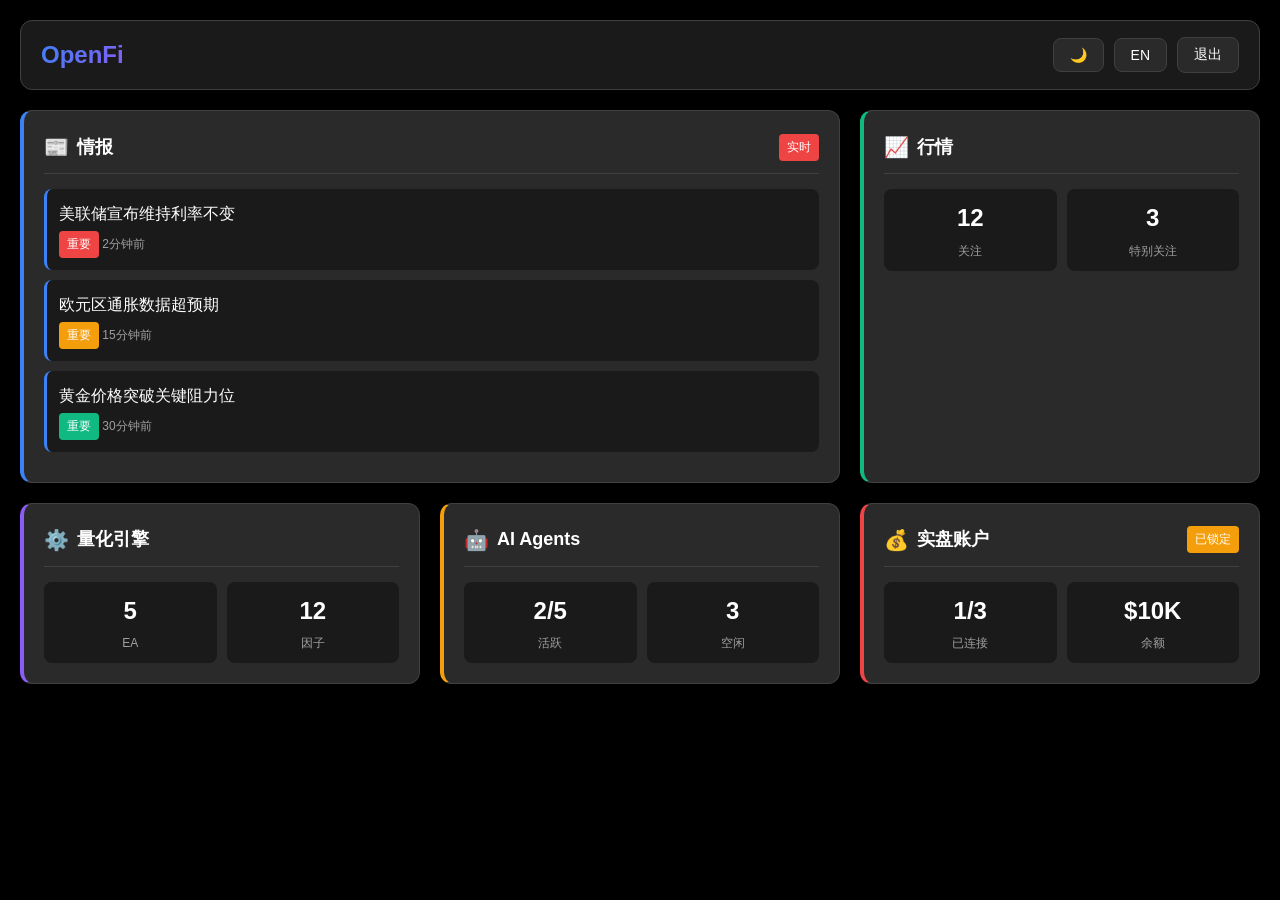
==== commit 6995b58f: "添加完整的Dashboard功能规格文档和基础框架" ====
--- a/system_core/web_backend/static/dashboard.html
+++ b/system_core/web_backend/static/dashboard.html
@@ -6,26 +6,29 @@
     <title>OpenFi 仪表板</title>
     <style>
         :root {
-            --bg-primary: #0f172a;
-            --bg-secondary: #1e293b;
-            --bg-card: #1e293b;
-            --text-primary: #e2e8f0;
-            --text-secondary: #94a3b8;
-            --border-color: #334155;
-            --accent-color: #60a5fa;
-            --success-color: #10b981;
-            --warning-color: #f59e0b;
-            --error-color: #ef4444;
+            --bg-primary: #000000;
+            --bg-secondary: #1a1a1a;
+            --bg-card: #2a2a2a;
+            --text-primary: #ffffff;
+            --text-secondary: #a0a0a0;
+            --border-color: #404040;
+            --accent-blue: #3b82f6;
+            --accent-green: #10b981;
+            --accent-purple: #8b5cf6;
+            --accent-orange: #f59e0b;
+            --accent-red: #ef4444;
+            --accent-cyan: #06b6d4;
+            --accent-pink: #ec4899;
+            --accent-yellow: #eab308;
         }
         
         [data-theme="light"] {
-            --bg-primary: #f8fafc;
-            --bg-secondary: #ffffff;
+            --bg-primary: #ffffff;
+            --bg-secondary: #f8f9fa;
             --bg-card: #ffffff;
-            --text-primary: #1e293b;
-            --text-secondary: #64748b;
-            --border-color: #e2e8f0;
-            --accent-color: #3b82f6;
+            --text-primary: #1a1a1a;
+            --text-secondary: #6b7280;
+            --border-color: #e5e7eb;
         }
         
         * {
@@ -35,7 +38,7 @@
         }
         
         body {
-            font-family: -apple-system, BlinkMacSystemFont, 'Segoe UI', Roboto, Oxygen, Ubuntu, Cantarell, sans-serif;
+            font-family: -apple-system, BlinkMacSystemFont, 'Segoe UI', Roboto, 'Microsoft YaHei', sans-serif;
             background: var(--bg-primary);
             color: var(--text-primary);
             line-height: 1.6;
@@ -43,26 +46,29 @@
         }
         
         .container {
-            max-width: 1400px;
+            max-width: 1600px;
             margin: 0 auto;
             padding: 20px;
         }
         
         header {
             background: var(--bg-secondary);
-            padding: 20px;
-            border-radius: 8px;
+            padding: 15px 20px;
+            border-radius: 12px;
             margin-bottom: 20px;
-            box-shadow: 0 4px 6px rgba(0, 0, 0, 0.1);
             display: flex;
             justify-content: space-between;
             align-items: center;
+            border: 1px solid var(--border-color);
         }
         
         .header-left h1 {
-            color: var(--accent-color);
-            font-size: 28px;
-            margin-bottom: 5px;
+            font-size: 24px;
+            font-weight: 600;
+            background: linear-gradient(135deg, var(--accent-blue), var(--accent-purple));
+            -webkit-background-clip: text;
+            -webkit-text-fill-color: transparent;
+            background-clip: text;
         }
         
         .header-right {
@@ -74,40 +80,23 @@
         .btn {
             padding: 8px 16px;
             border: none;
-            border-radius: 6px;
+            border-radius: 8px;
             cursor: pointer;
             font-size: 14px;
             transition: all 0.3s;
-            background: var(--accent-color);
-            color: white;
-        }
-        
-        .btn:hover {
-            opacity: 0.8;
-        }
-        
-        .btn-secondary {
             background: var(--bg-card);
             color: var(--text-primary);
             border: 1px solid var(--border-color);
         }
         
-        .status {
-            display: inline-block;
-            padding: 4px 12px;
-            border-radius: 12px;
-            font-size: 12px;
-            font-weight: 600;
-        }
-        
-        .status.healthy {
-            background: var(--success-color);
-            color: white;
+        .btn:hover {
+            transform: translateY(-2px);
+            box-shadow: 0 4px 12px rgba(0, 0, 0, 0.15);
         }
         
         .grid {
             display: grid;
-            grid-template-columns: repeat(auto-fit, minmax(300px, 1fr));
+            grid-template-columns: repeat(12, 1fr);
             gap: 20px;
             margin-bottom: 20px;
         }
@@ -115,92 +104,214 @@
         .card {
             background: var(--bg-card);
             padding: 20px;
-            border-radius: 8px;
-            box-shadow: 0 4px 6px rgba(0, 0, 0, 0.1);
+            border-radius: 12px;
             border: 1px solid var(--border-color);
-        }
-        
-        .card h2 {
-            color: var(--accent-color);
-            font-size: 18px;
-            margin-bottom: 15px;
-            border-bottom: 2px solid var(--border-color);
-            padding-bottom: 10px;
-        }
-        
-        .metric {
+            transition: all 0.3s;
+            cursor: pointer;
+        }
+        
+        .card:hover {
+            transform: translateY(-4px);
+            box-shadow: 0 8px 24px rgba(0, 0, 0, 0.2);
+        }
+        
+        .card-intelligence {
+            grid-column: span 8;
+            border-left: 4px solid var(--accent-blue);
+        }
+        
+        .card-market {
+            grid-column: span 4;
+            border-left: 4px solid var(--accent-green);
+        }
+        
+        .card-quant {
+            grid-column: span 4;
+            border-left: 4px solid var(--accent-purple);
+        }
+        
+        .card-agents {
+            grid-column: span 4;
+            border-left: 4px solid var(--accent-orange);
+        }
+        
+        .card-accounts {
+            grid-column: span 4;
+            border-left: 4px solid var(--accent-red);
+        }
+        
+        .card-settings {
+            grid-column: span 12;
+            border-left: 4px solid var(--accent-cyan);
+        }
+        
+        .card-header {
             display: flex;
             justify-content: space-between;
-            padding: 10px 0;
+            align-items: center;
+            margin-bottom: 15px;
+            padding-bottom: 10px;
             border-bottom: 1px solid var(--border-color);
         }
         
-        .metric:last-child {
-            border-bottom: none;
-        }
-        
-        .metric-label {
+        .card-title {
+            font-size: 18px;
+            font-weight: 600;
+            display: flex;
+            align-items: center;
+            gap: 8px;
+        }
+        
+        .card-icon {
+            font-size: 20px;
+        }
+        
+        .card-content {
             color: var(--text-secondary);
         }
         
-        .metric-value {
+        .news-item {
+            padding: 12px;
+            margin-bottom: 10px;
+            background: var(--bg-secondary);
+            border-radius: 8px;
+            border-left: 3px solid var(--accent-blue);
+            transition: all 0.2s;
+        }
+        
+        .news-item:hover {
+            background: var(--bg-primary);
+            transform: translateX(4px);
+        }
+        
+        .news-title {
+            font-weight: 500;
+            margin-bottom: 4px;
+            color: var(--text-primary);
+        }
+        
+        .news-meta {
+            font-size: 12px;
+            color: var(--text-secondary);
+        }
+        
+        .badge {
+            display: inline-block;
+            padding: 4px 8px;
+            border-radius: 4px;
+            font-size: 12px;
+            font-weight: 500;
+        }
+        
+        .badge-high {
+            background: var(--accent-red);
+            color: white;
+        }
+        
+        .badge-medium {
+            background: var(--accent-orange);
+            color: white;
+        }
+        
+        .badge-low {
+            background: var(--accent-green);
+            color: white;
+        }
+        
+        .stat-grid {
+            display: grid;
+            grid-template-columns: repeat(2, 1fr);
+            gap: 10px;
+        }
+        
+        .stat-item {
+            padding: 10px;
+            background: var(--bg-secondary);
+            border-radius: 8px;
+            text-align: center;
+        }
+        
+        .stat-value {
+            font-size: 24px;
             font-weight: 600;
             color: var(--text-primary);
         }
         
-        .ws-status {
-            display: inline-block;
-            width: 8px;
-            height: 8px;
-            border-radius: 50%;
-            margin-right: 8px;
-        }
-        
-        .ws-connected {
-            background: var(--success-color);
-            animation: pulse 2s infinite;
-        }
-        
-        .ws-disconnected {
-            background: var(--error-color);
-        }
-        
-        @keyframes pulse {
-            0%, 100% { opacity: 1; }
-            50% { opacity: 0.5; }
-        }
-        
-        .loading {
-            text-align: center;
-            padding: 20px;
+        .stat-label {
+            font-size: 12px;
             color: var(--text-secondary);
-        }
-        
-        #notifications {
+            margin-top: 4px;
+        }
+        
+        .modal {
+            display: none;
             position: fixed;
-            top: 20px;
-            right: 20px;
+            top: 0;
+            left: 0;
+            right: 0;
+            bottom: 0;
+            background: rgba(0, 0, 0, 0.7);
             z-index: 1000;
-        }
-        
-        .notification {
+            align-items: center;
+            justify-content: center;
+        }
+        
+        .modal.active {
+            display: flex;
+        }
+        
+        .modal-content {
             background: var(--bg-card);
+            padding: 30px;
+            border-radius: 12px;
+            max-width: 800px;
+            width: 90%;
+            max-height: 80vh;
+            overflow-y: auto;
             border: 1px solid var(--border-color);
-            padding: 15px;
-            border-radius: 8px;
-            margin-bottom: 10px;
-            box-shadow: 0 4px 6px rgba(0, 0, 0, 0.1);
-            animation: slideIn 0.3s;
-        }
-        
-        @keyframes slideIn {
-            from {
-                transform: translateX(100%);
-                opacity: 0;
-            }
-            to {
-                transform: translateX(0);
-                opacity: 1;
+        }
+        
+        .modal-header {
+            display: flex;
+            justify-content: space-between;
+            align-items: center;
+            margin-bottom: 20px;
+            padding-bottom: 15px;
+            border-bottom: 1px solid var(--border-color);
+        }
+        
+        .modal-title {
+            font-size: 20px;
+            font-weight: 600;
+        }
+        
+        .close-btn {
+            background: none;
+            border: none;
+            font-size: 24px;
+            cursor: pointer;
+            color: var(--text-secondary);
+            padding: 0;
+            width: 30px;
+            height: 30px;
+            display: flex;
+            align-items: center;
+            justify-content: center;
+            border-radius: 4px;
+        }
+        
+        .close-btn:hover {
+            background: var(--bg-secondary);
+            color: var(--text-primary);
+        }
+        
+        @media (max-width: 1024px) {
+            .card-intelligence,
+            .card-market,
+            .card-quant,
+            .card-agents,
+            .card-accounts {
+                grid-column: span 12;
             }
         }
     </style>
@@ -209,127 +320,242 @@
     <div class="container">
         <header>
             <div class="header-left">
-                <h1>OpenFi <span data-i18n="dashboard">仪表板</span></h1>
-                <p>
-                    <span class="ws-status" id="wsStatus"></span>
-                    <span id="wsStatusText" data-i18n="connecting">连接中...</span>
-                    <span class="status healthy" id="systemStatus" data-i18n="loading">加载中...</span>
-                </p>
+                <h1>OpenFi</h1>
             </div>
             <div class="header-right">
-                <button class="btn-secondary btn" onclick="toggleTheme()" id="themeBtn">
-                    <span data-i18n="darkMode">🌙 深色</span>
+                <button class="btn" onclick="toggleTheme()" id="themeBtn">
+                    <span id="themeIcon">🌙</span>
                 </button>
-                <button class="btn-secondary btn" onclick="toggleLanguage()" id="langBtn">
+                <button class="btn" onclick="toggleLanguage()" id="langBtn">
                     <span id="langText">EN</span>
                 </button>
-                <button class="btn" onclick="logout()" data-i18n="logout">退出</button>
+                <button class="btn" onclick="logout()">
+                    <span data-i18n="logout">退出</span>
+                </button>
             </div>
         </header>
         
         <div class="grid">
-            <div class="card">
-                <h2 data-i18n="systemMetrics">系统指标</h2>
-                <div id="metrics">
-                    <div class="loading" data-i18n="loadingMetrics">加载指标中...</div>
+            <!-- 情报模块 -->
+            <div class="card card-intelligence" onclick="openIntelligence()">
+                <div class="card-header">
+                    <div class="card-title">
+                        <span class="card-icon">📰</span>
+                        <span data-i18n="intelligence">情报</span>
+                    </div>
+                    <span class="badge badge-high" data-i18n="live">实时</span>
+                </div>
+                <div class="card-content" id="intelligenceContent">
+                    <div class="news-item">
+                        <div class="news-title">加载中...</div>
+                        <div class="news-meta">正在获取最新情报</div>
+                    </div>
                 </div>
             </div>
             
-            <div class="card">
-                <h2 data-i18n="todayPerformance">今日表现</h2>
-                <div id="performance">
-                    <div class="loading" data-i18n="loadingPerformance">加载表现数据中...</div>
-                </div>
-            </div>
-        </div>
-        
-        <div class="grid">
-            <div class="card">
-                <h2 data-i18n="recentSignals">最近信号</h2>
-                <div id="signals">
-                    <div class="loading" data-i18n="loadingSignals">加载信号中...</div>
+            <!-- 行情模块 -->
+            <div class="card card-market" onclick="openMarket()">
+                <div class="card-header">
+                    <div class="card-title">
+                        <span class="card-icon">📈</span>
+                        <span data-i18n="market">行情</span>
+                    </div>
+                </div>
+                <div class="card-content">
+                    <div class="stat-grid">
+                        <div class="stat-item">
+                            <div class="stat-value">12</div>
+                            <div class="stat-label" data-i18n="watchlist">关注</div>
+                        </div>
+                        <div class="stat-item">
+                            <div class="stat-value">3</div>
+                            <div class="stat-label" data-i18n="special">特别关注</div>
+                        </div>
+                    </div>
                 </div>
             </div>
             
-            <div class="card">
-                <h2 data-i18n="recentTrades">最近交易</h2>
-                <div id="trades">
-                    <div class="loading" data-i18n="loadingTrades">加载交易中...</div>
+            <!-- 量化引擎模块 -->
+            <div class="card card-quant" onclick="openQuant()">
+                <div class="card-header">
+                    <div class="card-title">
+                        <span class="card-icon">⚙️</span>
+                        <span data-i18n="quant">量化引擎</span>
+                    </div>
+                </div>
+                <div class="card-content">
+                    <div class="stat-grid">
+                        <div class="stat-item">
+                            <div class="stat-value">5</div>
+                            <div class="stat-label">EA</div>
+                        </div>
+                        <div class="stat-item">
+                            <div class="stat-value">12</div>
+                            <div class="stat-label" data-i18n="factors">因子</div>
+                        </div>
+                    </div>
+                </div>
+            </div>
+            
+            <!-- AI Agents 模块 -->
+            <div class="card card-agents" onclick="openAgents()">
+                <div class="card-header">
+                    <div class="card-title">
+                        <span class="card-icon">🤖</span>
+                        <span>AI Agents</span>
+                    </div>
+                </div>
+                <div class="card-content">
+                    <div class="stat-grid">
+                        <div class="stat-item">
+                            <div class="stat-value">2/5</div>
+                            <div class="stat-label" data-i18n="active">活跃</div>
+                        </div>
+                        <div class="stat-item">
+                            <div class="stat-value">3</div>
+                            <div class="stat-label" data-i18n="idle">空闲</div>
+                        </div>
+                    </div>
+                </div>
+            </div>
+            
+            <!-- 实盘账户模块 -->
+            <div class="card card-accounts" onclick="openAccounts()">
+                <div class="card-header">
+                    <div class="card-title">
+                        <span class="card-icon">💰</span>
+                        <span data-i18n="accounts">实盘账户</span>
+                    </div>
+                    <span class="badge badge-medium" data-i18n="locked">已锁定</span>
+                </div>
+                <div class="card-content">
+                    <div class="stat-grid">
+                        <div class="stat-item">
+                            <div class="stat-value">1/3</div>
+                            <div class="stat-label" data-i18n="connected">已连接</div>
+                        </div>
+                        <div class="stat-item">
+                            <div class="stat-value">$10K</div>
+                            <div class="stat-label" data-i18n="balance">余额</div>
+                        </div>
+                    </div>
                 </div>
             </div>
         </div>
     </div>
     
-    <div id="notifications"></div>
+    <!-- 情报详情模态框 -->
+    <div class="modal" id="intelligenceModal">
+        <div class="modal-content">
+            <div class="modal-header">
+                <h2 class="modal-title" data-i18n="intelligence">情报</h2>
+                <button class="close-btn" onclick="closeModal('intelligenceModal')">×</button>
+            </div>
+            <div id="intelligenceDetail">
+                <p data-i18n="loadingIntelligence">加载情报中...</p>
+            </div>
+        </div>
+    </div>
+    
+    <!-- 行情详情模态框 -->
+    <div class="modal" id="marketModal">
+        <div class="modal-content">
+            <div class="modal-header">
+                <h2 class="modal-title" data-i18n="market">行情</h2>
+                <button class="close-btn" onclick="closeModal('marketModal')">×</button>
+            </div>
+            <div id="marketDetail">
+                <p data-i18n="loadingMarket">加载行情中...</p>
+            </div>
+        </div>
+    </div>
+    
+    <!-- 量化引擎详情模态框 -->
+    <div class="modal" id="quantModal">
+        <div class="modal-content">
+            <div class="modal-header">
+                <h2 class="modal-title" data-i18n="quant">量化引擎</h2>
+                <button class="close-btn" onclick="closeModal('quantModal')">×</button>
+            </div>
+            <div id="quantDetail">
+                <p data-i18n="loadingQuant">加载量化引擎中...</p>
+            </div>
+        </div>
+    </div>
+    
+    <!-- AI Agents 详情模态框 -->
+    <div class="modal" id="agentsModal">
+        <div class="modal-content">
+            <div class="modal-header">
+                <h2 class="modal-title">AI Agents</h2>
+                <button class="close-btn" onclick="closeModal('agentsModal')">×</button>
+            </div>
+            <div id="agentsDetail">
+                <p data-i18n="loadingAgents">加载 AI Agents 中...</p>
+            </div>
+        </div>
+    </div>
+    
+    <!-- 实盘账户详情模态框 -->
+    <div class="modal" id="accountsModal">
+        <div class="modal-content">
+            <div class="modal-header">
+                <h2 class="modal-title" data-i18n="accounts">实盘账户</h2>
+                <button class="close-btn" onclick="closeModal('accountsModal')">×</button>
+            </div>
+            <div id="accountsDetail">
+                <p data-i18n="enterPassword">请输入密码以查看账户详情</p>
+            </div>
+        </div>
+    </div>
     
     <script>
-        // 国际化文本
+        // 国际化
         const i18n = {
             zh: {
-                dashboard: '仪表板',
-                connecting: '连接中...',
-                loading: '加载中...',
-                darkMode: '🌙 深色',
-                lightMode: '☀️ 浅色',
                 logout: '退出',
-                systemMetrics: '系统指标',
-                todayPerformance: '今日表现',
-                recentSignals: '最近信号',
-                recentTrades: '最近交易',
-                loadingMetrics: '加载指标中...',
-                loadingPerformance: '加载表现数据中...',
-                loadingSignals: '加载信号中...',
-                loadingTrades: '加载交易中...',
-                activeDataSources: '活跃数据源',
-                fetchSuccessRate: '获取成功率',
-                activePositions: '活跃持仓',
-                accountBalance: '账户余额',
-                signalsToday: '今日信号',
-                highValueSignals: '高价值信号',
-                tradesToday: '今日交易',
-                winRate: '胜率',
-                noRecentSignals: '暂无最近信号',
-                noRecentTrades: '暂无最近交易',
-                connected: '实时更新已激活',
-                disconnected: '已断开连接',
-                newSignal: '新信号',
-                tradeExecuted: '交易执行',
-                systemEvent: '系统事件'
+                intelligence: '情报',
+                market: '行情',
+                quant: '量化引擎',
+                accounts: '实盘账户',
+                live: '实时',
+                watchlist: '关注',
+                special: '特别关注',
+                factors: '因子',
+                active: '活跃',
+                idle: '空闲',
+                locked: '已锁定',
+                connected: '已连接',
+                balance: '余额',
+                loadingIntelligence: '加载情报中...',
+                loadingMarket: '加载行情中...',
+                loadingQuant: '加载量化引擎中...',
+                loadingAgents: '加载 AI Agents 中...',
+                enterPassword: '请输入密码以查看账户详情'
             },
             en: {
-                dashboard: 'Dashboard',
-                connecting: 'Connecting...',
-                loading: 'Loading...',
-                darkMode: '🌙 Dark',
-                lightMode: '☀️ Light',
                 logout: 'Logout',
-                systemMetrics: 'System Metrics',
-                todayPerformance: "Today's Performance",
-                recentSignals: 'Recent Signals',
-                recentTrades: 'Recent Trades',
-                loadingMetrics: 'Loading metrics...',
-                loadingPerformance: 'Loading performance...',
-                loadingSignals: 'Loading signals...',
-                loadingTrades: 'Loading trades...',
-                activeDataSources: 'Active Data Sources',
-                fetchSuccessRate: 'Fetch Success Rate',
-                activePositions: 'Active Positions',
-                accountBalance: 'Account Balance',
-                signalsToday: 'Signals Today',
-                highValueSignals: 'High-Value Signals',
-                tradesToday: 'Trades Today',
-                winRate: 'Win Rate',
-                noRecentSignals: 'No recent signals',
-                noRecentTrades: 'No recent trades',
-                connected: 'Real-time updates active',
-                disconnected: 'Disconnected',
-                newSignal: 'New Signal',
-                tradeExecuted: 'Trade Executed',
-                systemEvent: 'System Event'
+                intelligence: 'Intelligence',
+                market: 'Market',
+                quant: 'Quant Engine',
+                accounts: 'Live Accounts',
+                live: 'Live',
+                watchlist: 'Watchlist',
+                special: 'Special',
+                factors: 'Factors',
+                active: 'Active',
+                idle: 'Idle',
+                locked: 'Locked',
+                connected: 'Connected',
+                balance: 'Balance',
+                loadingIntelligence: 'Loading intelligence...',
+                loadingMarket: 'Loading market...',
+                loadingQuant: 'Loading quant engine...',
+                loadingAgents: 'Loading AI Agents...',
+                enterPassword: 'Enter password to view account details'
             }
         };
         
-        // 当前语言和主题
         let currentLang = localStorage.getItem('language') || 'zh';
         let currentTheme = localStorage.getItem('theme') || 'dark';
         
@@ -337,19 +563,9 @@
         document.addEventListener('DOMContentLoaded', () => {
             applyTheme(currentTheme);
             applyLanguage(currentLang);
-            connectWebSocket();
-            loadMetrics();
-            loadSignals();
-            loadTrades();
-            loadSystemStatus();
-            
-            // 定期刷新数据
-            setInterval(loadMetrics, 30000);
-            setInterval(loadSignals, 60000);
-            setInterval(loadTrades, 60000);
+            loadIntelligence();
         });
         
-        // 切换主题
         function toggleTheme() {
             currentTheme = currentTheme === 'dark' ? 'light' : 'dark';
             localStorage.setItem('theme', currentTheme);
@@ -359,22 +575,17 @@
         function applyTheme(theme) {
             if (theme === 'light') {
                 document.documentElement.setAttribute('data-theme', 'light');
-                document.getElementById('themeBtn').innerHTML = '<span data-i18n="lightMode">' + i18n[currentLang].lightMode + '</span>';
+                document.getElementById('themeIcon').textContent = '☀️';
             } else {
                 document.documentElement.removeAttribute('data-theme');
-                document.getElementById('themeBtn').innerHTML = '<span data-i18n="darkMode">' + i18n[currentLang].darkMode + '</span>';
+                document.getElementById('themeIcon').textContent = '🌙';
             }
         }
         
-        // 切换语言
         function toggleLanguage() {
             currentLang = currentLang === 'zh' ? 'en' : 'zh';
             localStorage.setItem('language', currentLang);
             applyLanguage(currentLang);
-            // 重新加载数据以更新语言
-            loadMetrics();
-            loadSignals();
-            loadTrades();
         }
         
         function applyLanguage(lang) {
@@ -391,222 +602,72 @@
             return i18n[currentLang][key] || key;
         }
         
-        // 退出登录
         function logout() {
             localStorage.removeItem('token');
-            localStorage.removeItem('username');
-            localStorage.removeItem('role');
             window.location.href = '/';
         }
         
-        const API_BASE = window.location.origin;
-        const WS_URL = `ws://${window.location.host}/ws/notifications`;
-        let ws = null;
-        let reconnectTimeout = null;
-        
-        function connectWebSocket() {
+        // 加载情报
+        async function loadIntelligence() {
             try {
-                ws = new WebSocket(WS_URL);
-                
-                ws.onopen = () => {
-                    console.log('WebSocket connected');
-                    updateWSStatus(true);
-                    if (reconnectTimeout) {
-                        clearTimeout(reconnectTimeout);
-                        reconnectTimeout = null;
-                    }
-                };
-                
-                ws.onmessage = (event) => {
-                    const message = JSON.parse(event.data);
-                    handleWebSocketMessage(message);
-                };
-                
-                ws.onerror = (error) => {
-                    console.error('WebSocket error:', error);
-                    updateWSStatus(false);
-                };
-                
-                ws.onclose = () => {
-                    console.log('WebSocket disconnected');
-                    updateWSStatus(false);
-                    reconnectTimeout = setTimeout(connectWebSocket, 5000);
-                };
-            } catch (error) {
-                console.error('WebSocket connection failed:', error);
-                updateWSStatus(false);
-            }
-        }
-        
-        function updateWSStatus(connected) {
-            const statusEl = document.getElementById('wsStatus');
-            const textEl = document.getElementById('wsStatusText');
-            
-            if (connected) {
-                statusEl.className = 'ws-status ws-connected';
-                textEl.textContent = t('connected');
-            } else {
-                statusEl.className = 'ws-status ws-disconnected';
-                textEl.textContent = t('disconnected');
-            }
-        }
-        
-        function handleWebSocketMessage(message) {
-            console.log('WebSocket message:', message);
-            
-            switch (message.type) {
-                case 'signal':
-                    showNotification(t('newSignal'), message.data.summary);
-                    loadSignals();
-                    loadMetrics();
-                    break;
-                case 'trade':
-                    showNotification(t('tradeExecuted'), `${message.data.direction} ${message.data.symbol}`);
-                    loadTrades();
-                    loadMetrics();
-                    break;
-                case 'system_event':
-                    showNotification(t('systemEvent'), message.data.message);
-                    break;
-            }
-        }
-        
-        function showNotification(title, message) {
-            const container = document.getElementById('notifications');
-            const notification = document.createElement('div');
-            notification.className = 'notification';
-            notification.innerHTML = `<strong>${title}</strong><br>${message}`;
-            
-            container.appendChild(notification);
-            
-            setTimeout(() => {
-                notification.remove();
-            }, 5000);
-        }
-        
-        async function loadMetrics() {
-            try {
-                const response = await fetch(`${API_BASE}/api/v1/dashboard/metrics`, {
-                    headers: {
-                        'Authorization': `Bearer ${localStorage.getItem('token')}`
-                    }
-                });
-                const data = await response.json();
-                
-                document.getElementById('metrics').innerHTML = `
-                    <div class="metric">
-                        <span class="metric-label">${t('activeDataSources')}</span>
-                        <span class="metric-value">${data.active_data_sources}</span>
-                    </div>
-                    <div class="metric">
-                        <span class="metric-label">${t('fetchSuccessRate')}</span>
-                        <span class="metric-value">${data.fetch_success_rate}%</span>
-                    </div>
-                    <div class="metric">
-                        <span class="metric-label">${t('activePositions')}</span>
-                        <span class="metric-value">${data.active_positions}</span>
-                    </div>
-                    <div class="metric">
-                        <span class="metric-label">${t('accountBalance')}</span>
-                        <span class="metric-value">${data.account_balance.toLocaleString()}</span>
-                    </div>
-                `;
-                
-                document.getElementById('performance').innerHTML = `
-                    <div class="metric">
-                        <span class="metric-label">${t('signalsToday')}</span>
-                        <span class="metric-value">${data.signals_today}</span>
-                    </div>
-                    <div class="metric">
-                        <span class="metric-label">${t('highValueSignals')}</span>
-                        <span class="metric-value">${data.high_value_signals_today}</span>
-                    </div>
-                    <div class="metric">
-                        <span class="metric-label">${t('tradesToday')}</span>
-                        <span class="metric-value">${data.trades_today}</span>
-                    </div>
-                    <div class="metric">
-                        <span class="metric-label">${t('winRate')}</span>
-                        <span class="metric-value">${data.win_rate_today}%</span>
-                    </div>
-                `;
-            } catch (error) {
-                console.error('Failed to load metrics:', error);
-            }
-        }
-        
-        async function loadSignals() {
-            try {
-                const response = await fetch(`${API_BASE}/api/v1/dashboard/recent-signals?limit=5`, {
-                    headers: {
-                        'Authorization': `Bearer ${localStorage.getItem('token')}`
-                    }
-                });
-                const signals = await response.json();
-                
-                if (signals.length === 0) {
-                    document.getElementById('signals').innerHTML = `<p class="loading">${t('noRecentSignals')}</p>`;
-                    return;
-                }
+                // 模拟数据，实际应该从 API 获取
+                const news = [
+                    { title: '美联储宣布维持利率不变', time: '2分钟前', priority: 'high' },
+                    { title: '欧元区通胀数据超预期', time: '15分钟前', priority: 'medium' },
+                    { title: '黄金价格突破关键阻力位', time: '30分钟前', priority: 'low' }
+                ];
                 
                 let html = '';
-                signals.forEach(signal => {
+                news.forEach(item => {
                     html += `
-                        <div class="metric">
-                            <span class="metric-label">${signal.source}</span>
-                            <span class="metric-value">${signal.relevance_score}</span>
+                        <div class="news-item">
+                            <div class="news-title">${item.title}</div>
+                            <div class="news-meta">
+                                <span class="badge badge-${item.priority}">重要</span>
+                                ${item.time}
+                            </div>
                         </div>
                     `;
                 });
                 
-                document.getElementById('signals').innerHTML = html;
+                document.getElementById('intelligenceContent').innerHTML = html;
             } catch (error) {
-                console.error('Failed to load signals:', error);
+                console.error('Failed to load intelligence:', error);
             }
         }
         
-        async function loadTrades() {
-            try {
-                const response = await fetch(`${API_BASE}/api/v1/trades?limit=5`, {
-                    headers: {
-                        'Authorization': `Bearer ${localStorage.getItem('token')}`
-                    }
-                });
-                const trades = await response.json();
-                
-                if (trades.length === 0) {
-                    document.getElementById('trades').innerHTML = `<p class="loading">${t('noRecentTrades')}</p>`;
-                    return;
+        function openIntelligence() {
+            document.getElementById('intelligenceModal').classList.add('active');
+        }
+        
+        function openMarket() {
+            document.getElementById('marketModal').classList.add('active');
+        }
+        
+        function openQuant() {
+            document.getElementById('quantModal').classList.add('active');
+        }
+        
+        function openAgents() {
+            document.getElementById('agentsModal').classList.add('active');
+        }
+        
+        function openAccounts() {
+            document.getElementById('accountsModal').classList.add('active');
+        }
+        
+        function closeModal(modalId) {
+            document.getElementById(modalId).classList.remove('active');
+        }
+        
+        // 点击模态框外部关闭
+        document.querySelectorAll('.modal').forEach(modal => {
+            modal.addEventListener('click', (e) => {
+                if (e.target === modal) {
+                    modal.classList.remove('active');
                 }
-                
-                let html = '';
-                trades.forEach(trade => {
-                    html += `
-                        <div class="metric">
-                            <span class="metric-label">${trade.symbol} ${trade.direction}</span>
-                            <span class="metric-value">${trade.profit || 0}</span>
-                        </div>
-                    `;
-                });
-                
-                document.getElementById('trades').innerHTML = html;
-            } catch (error) {
-                console.error('Failed to load trades:', error);
-            }
-        }
-        
-        async function loadSystemStatus() {
-            try {
-                const response = await fetch(`${API_BASE}/api/v1/dashboard/system-status`);
-                const data = await response.json();
-                
-                const statusEl = document.getElementById('systemStatus');
-                statusEl.className = `status ${data.status}`;
-                statusEl.textContent = data.status;
-            } catch (error) {
-                console.error('Failed to load system status:', error);
-            }
-        }
+            });
+        });
     </script>
 </body>
 </html>
